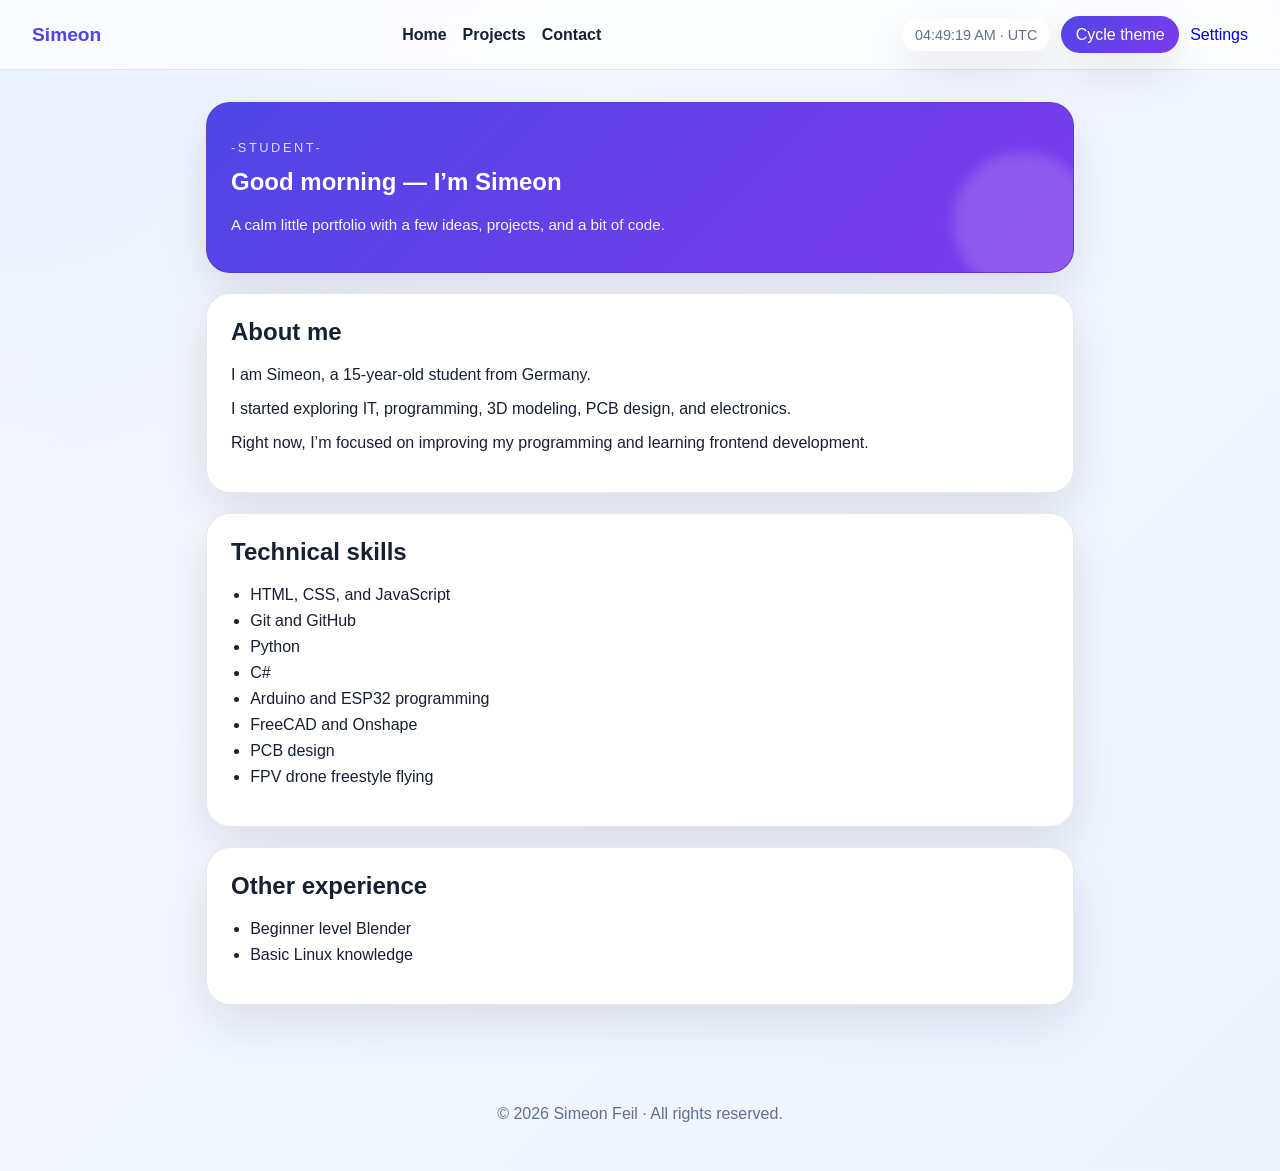
==== index.html @ af6487b6 "2" ====
<!DOCTYPE html>
<html lang="en">
  <head>
    <meta charset="UTF-8">
    <meta name="viewport" content="width=device-width, initial-scale=1.0">
    <title>Personal Website</title>
    <link rel="icon" href="logo.svg" type="image/svg+xml">
    <link rel="stylesheet" href="style.css">
  </head>

  <body>
    <nav class="top-nav">
      <a class="brand" href="index.html">Simeon</a>
      <div class="nav-links">
        <a href="index.html">Home</a>
        <a href="projects.html">Projects</a>
        <a href="contact.html">Contact</a>
      </div>
      <div class="nav-actions">
        <div class="clock" id="live-clock" aria-live="polite"></div>
        <button class="theme-toggle" id="quick-theme-toggle" type="button">Cycle theme</button>
        <a class="settings-toggle" id="settings-link" href="settings.html">Settings</a>
      </div>
    </nav>

    <main class="page">
      <section class="hero card">
        <p class="eyebrow">-Student-</p>
        <h1>Hi,I’m Simeon</h1>
        <p class="welcome-line">From Germany, learning new technology every day.</p>
      </section>

      <section class="card" id="about">
        <h2>About me</h2>
        <p>I am Simeon, a 15-year-old student from Germany.</p>
        <p>I started exploring IT, programming, 3D modeling, PCB design, and electronics.</p>
        <p>Right now, I’m focused on improving my programming and learning frontend development.</p>
      </section>

      <section class="card" id="skills">
        <h2>Technical skills</h2>
        <ul>
          <li>HTML, CSS, and JavaScript</li>
          <li>Git and GitHub</li>
          <li>Python</li>
          <li>C#</li>
          <li>Arduino and ESP32 programming</li>
          <li>FreeCAD and Onshape</li>
          <li>PCB design</li>
          <li>FPV drone freestyle flying</li>
        </ul>
      </section>

      <section class="card" id="experience">
        <h2>Other experience</h2>
        <ul>
          <li>Beginner level Blender</li>
          <li>Basic Linux knowledge</li>
        </ul>
      </section>
    </main>

    <footer>
      <p>© <span id="year"></span> Simeon Feil · All rights reserved.</p>
    </footer>

    <script src="JavaScript.js"></script>
  </body>
</html>
---- style.css ----
:root {
  color-scheme: light;
  --bg: #f7f8ff;
  --bg-accent: #e8f0ff;
  --surface: #ffffff;
  --surface-2: #edf4ff;
  --text: #172033;
  --muted: #61708f;
  --accent: #4f46e5;
  --accent-2: #7c3aed;
  --border: rgba(23, 32, 51, 0.1);
  --shadow: 0 20px 45px rgba(16, 24, 40, 0.1);
}

body.dark {
  color-scheme: dark;
  --bg: #07111f;
  --bg-accent: #13213a;
  --surface: #101a2b;
  --surface-2: #18263d;
  --text: #f3f6ff;
  --muted: #9fb0c8;
  --accent: #7c93ff;
  --accent-2: #9f7aea;
  --border: rgba(255, 255, 255, 0.08);
  --shadow: 0 24px 50px rgba(0, 0, 0, 0.35);
}

body.theme-sunset {
  --bg: #fff8f2;
  --bg-accent: #ffe8d6;
  --surface: #fffdfb;
  --surface-2: #ffe7d4;
  --text: #3d2a1f;
  --muted: #8a6751;
  --accent: #ff7a1a;
  --accent-2: #ff4d6d;
}

body.theme-forest {
  --bg: #f3fcf7;
  --bg-accent: #dff6e8;
  --surface: #ffffff;
  --surface-2: #dff7e5;
  --text: #173226;
  --muted: #5f7669;
  --accent: #0f766e;
  --accent-2: #16a34a;
}

body.theme-midnight {
  --bg: #050816;
  --bg-accent: #111a33;
  --surface: #0c1630;
  --surface-2: #17244d;
  --text: #eaf3ff;
  --muted: #98a4c0;
  --accent: #38bdf8;
  --accent-2: #818cf8;
}

body.white-mode {
  --bg: #ffffff;
  --bg-accent: #f5f7ff;
  --surface: #ffffff;
  --surface-2: #f2f5ff;
  --text: #111827;
  --muted: #5f6b7a;
  --accent: #4f46e5;
  --accent-2: #7c3aed;
  --border: rgba(17, 24, 39, 0.12);
  --shadow: 0 16px 38px rgba(15, 23, 42, 0.08);
}

* {
  box-sizing: border-box;
}

body {
  margin: 0;
  font-family: Arial, Helvetica, sans-serif;
  background: radial-gradient(circle at top left, var(--bg-accent), transparent 35%), linear-gradient(135deg, var(--bg), var(--surface-2));
  color: var(--text);
  min-height: 100vh;
  overflow-x: hidden;
  transition: background 0.3s ease, color 0.3s ease;
}

body::before {
  content: "";
  position: fixed;
  inset: 0;
  pointer-events: none;
  z-index: -2;
}

/* dark mode: subtle stars / vignette */
body.dark::before {
  background: radial-gradient(circle at 10% 10%, rgba(255,255,255,0.02), transparent 8%),
              radial-gradient(circle at 90% 80%, rgba(255,255,255,0.015), transparent 8%),
              linear-gradient(180deg, rgba(0,0,0,0.18), transparent 40%);
}

/* white mode: warm sun glow */
body.white-mode::before {
  background: radial-gradient(circle at 20% 20%, rgba(255,223,88,0.18), transparent 18%),
              radial-gradient(circle at 80% 20%, rgba(255,200,88,0.06), transparent 20%);
}

.top-nav {
  display: flex;
  justify-content: space-between;
  align-items: center;
  padding: 1rem 2rem;
  background: rgba(255, 255, 255, 0.72);
  backdrop-filter: blur(14px);
  border-bottom: 1px solid var(--border);
  position: sticky;
  top: 0;
  z-index: 10;
}

body.dark .top-nav {
  background: rgba(8, 15, 25, 0.8);
}

.brand {
  font-weight: 700;
  font-size: 1.2rem;
  text-decoration: none;
  color: var(--accent);
}

.nav-links {
  display: flex;
  gap: 1rem;
}

.nav-links a,
.social-link {
  text-decoration: none;
  color: var(--text);
  font-weight: 600;
}

.nav-links a:hover,
.social-link:hover {
  color: var(--accent);
}

.nav-actions {
  display: flex;
  align-items: center;
  gap: 0.7rem;
  flex-wrap: wrap;
}

.clock {
  padding: 0.5rem 0.8rem;
  border-radius: 999px;
  background: var(--surface);
  color: var(--muted);
  font-size: 0.9rem;
  box-shadow: var(--shadow);
}

button,
select,
input[type="checkbox"] {
  border: none;
  border-radius: 999px;
  padding: 0.6rem 0.9rem;
  cursor: pointer;
  font: inherit;
  box-shadow: var(--shadow);
  background: var(--surface);
  color: var(--text);
  transition: transform 0.2s ease, box-shadow 0.2s ease;
}

input[type="checkbox"] {
  padding: 0;
  width: 18px;
  height: 18px;
  accent-color: var(--accent);
}

button:hover {
  transform: translateY(-1px);
}

.theme-toggle {
  background: linear-gradient(135deg, var(--accent), var(--accent-2));
  color: white;
}

.settings-toggle {
  background: var(--surface);
  text-decoration: none;
  display: inline-flex;
  align-items: center;
}

.settings-card {
  max-width: 760px;
  margin: 2rem auto 0;
  padding: 1.5rem;
}

.settings-grid {
  display: grid;
  gap: 1rem;
  margin-top: 1rem;
}

.setting-row {
  display: flex;
  align-items: center;
  justify-content: space-between;
  gap: 0.7rem;
  padding: 0.9rem 1rem;
  border-radius: 16px;
  background: var(--surface-2);
}

.setting-actions {
  display: flex;
  align-items: center;
  gap: 0.8rem;
}

.night-mode-button {
  background: linear-gradient(135deg, #111827, #374151);
  color: white;
}

.page {
  max-width: 900px;
  margin: 0 auto;
  padding: 2rem 1rem 3rem;
}

.card {
  background: var(--surface);
  border: 1px solid var(--border);
  border-radius: 24px;
  padding: 1.5rem;
  margin-bottom: 1.25rem;
  box-shadow: var(--shadow);
  transition: transform 0.25s ease, box-shadow 0.25s ease;
}

.card:hover {
  transform: translateY(-3px);
  box-shadow: 0 24px 55px rgba(20, 33, 61, 0.16);
}

.card.reveal {
  opacity: 0;
  transform: translateY(20px);
}

.card.reveal.visible {
  opacity: 1;
  transform: translateY(0);
}

.hero {
  background: linear-gradient(135deg, var(--accent), var(--accent-2));
  color: white;
  position: relative;
  overflow: hidden;
}

.hero::after {
  content: "";
  position: absolute;
  inset: auto -20px -20px auto;
  width: 140px;
  height: 140px;
  border-radius: 50%;
  background: rgba(255,255,255,0.16);
  filter: blur(6px);
}

.eyebrow {
  text-transform: uppercase;
  letter-spacing: 0.2em;
  font-size: 0.8rem;
  opacity: 0.8;
}

.welcome-line {
  font-size: 0.95rem;
  margin-top: 0.5rem;
  opacity: 0.95;
}

h1, h2 {
  margin-top: 0;
}

ul {
  padding-left: 1.2rem;
}

li {
  margin-bottom: 0.5rem;
}

.project-grid {
  display: grid;
  grid-template-columns: repeat(2, minmax(0, 1fr));
  gap: 1.25rem;
}

.image-square-wrapper {
  margin-top: 1rem;
  width: 100%;
  max-width: 220px;
  aspect-ratio: 1 / 1;
  border-radius: 16px;
  overflow: hidden;
  display: grid;
  place-items: center;
  background: var(--surface-2);
}

.image-square-wrapper img {
  width: 100%;
  height: 100%;
  object-fit: cover;
}

.contact-intro {
  margin-bottom: 1.25rem;
}

.contact-grid {
  display: grid;
  grid-template-columns: repeat(2, minmax(0, 1fr));
  gap: 1rem;
}

.contact-card-item {
  background: var(--surface-2);
  border-radius: 18px;
  padding: 1rem;
}

.contact-link {
  display: inline-block;
  margin-top: 0.5rem;
  color: var(--accent);
  font-weight: 600;
  text-decoration: none;
}

.contact-note {
  margin-top: 1rem;
  color: var(--muted);
}

.social-links {
  display: flex;
  flex-wrap: wrap;
  gap: 0.75rem;
  margin: 0.75rem 0 0;
}

.social-link {
  display: inline-flex;
  align-items: center;
  gap: 0.5rem;
  padding: 0.65rem 0.9rem;
  border-radius: 999px;
  background: var(--surface);
  border: 1px solid var(--border);
}

.social-icon {
  display: inline-flex;
  align-items: center;
  justify-content: center;
}

.social-icon svg {
  width: 18px;
  height: 18px;
  fill: currentColor;
}

.sparkle {
  position: fixed;
  width: 8px;
  height: 8px;
  border-radius: 50%;
  background: var(--accent);
  opacity: 0;
  pointer-events: none;
  z-index: 0;
  animation: sparkle-fall 5s linear infinite;
  transition: opacity 0.25s ease;
}

/* only visible in dark mode */
body.dark .sparkle {
  opacity: 0.9;
}

@keyframes sparkle-fall {
  0% {
    transform: translate3d(0, 0, 0) scale(0.5);
    opacity: 0;
  }
  20% {
    opacity: 0.8;
  }
  100% {
    transform: translate3d(0, 120px, 0) scale(1.3);
    opacity: 0;
  }
}

.email {
  color: var(--muted);
}

footer {
  text-align: center;
  padding: 1rem 0 2rem;
  color: var(--muted);
}

@media (max-width: 700px) {
  .top-nav {
    flex-wrap: wrap;
    gap: 0.75rem;
  }

  .nav-actions {
    width: 100%;
    justify-content: flex-start;
  }

  .project-grid,
  .contact-grid {
    grid-template-columns: 1fr;
  }
}
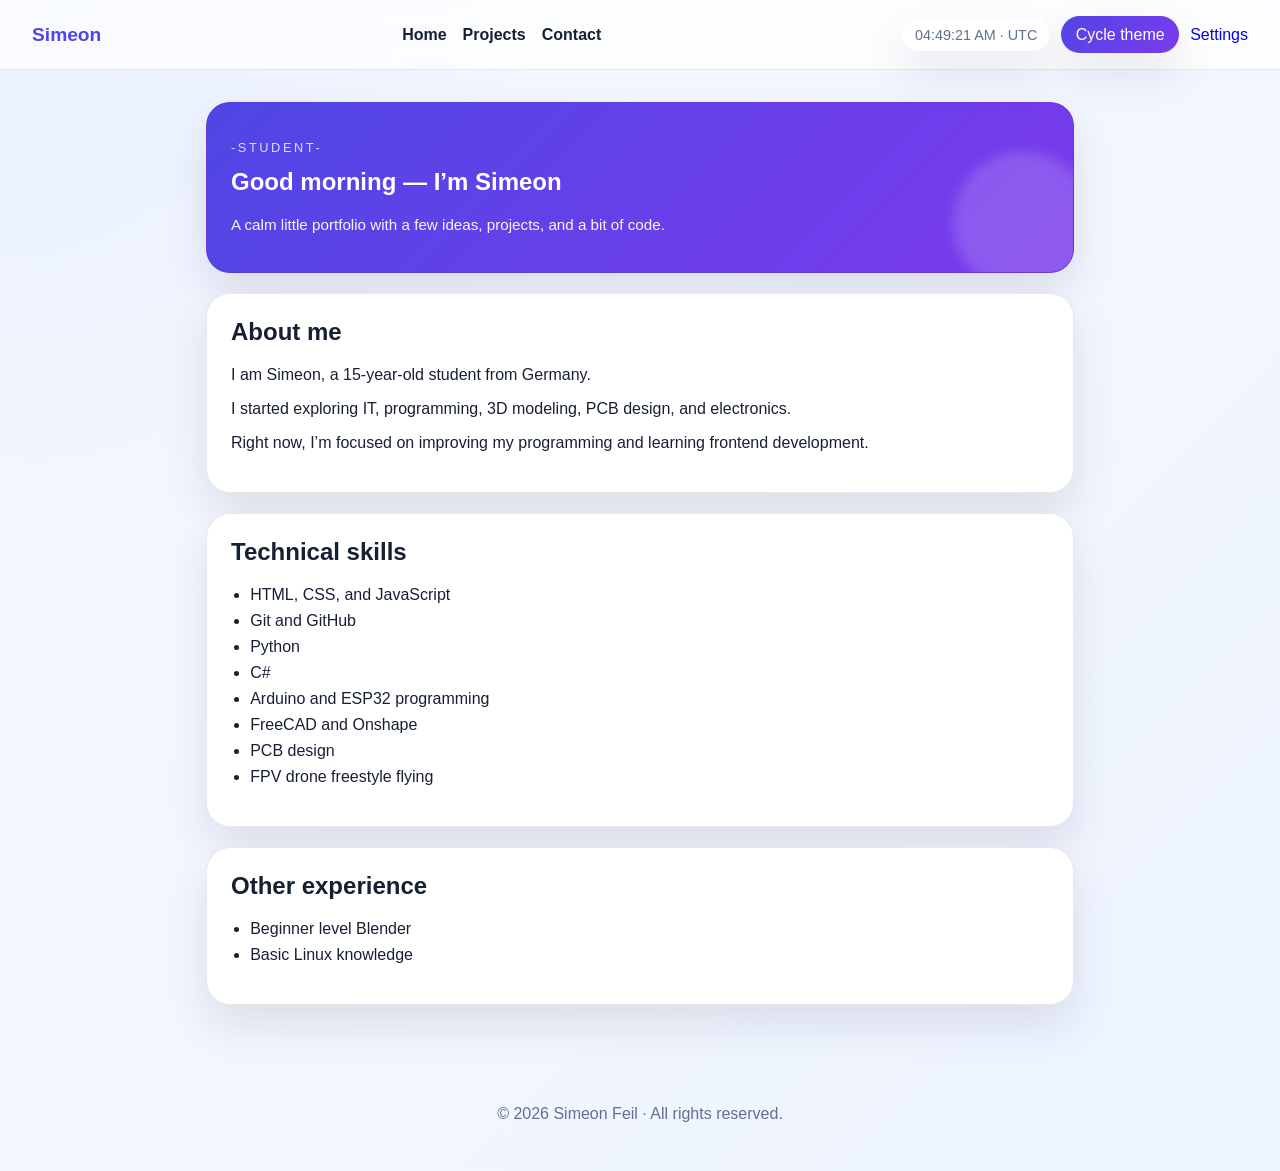
==== commit 9a503bf8: "1" ====
--- a/index.html
+++ b/index.html
@@ -26,7 +26,7 @@
     <main class="page">
       <section class="hero card">
         <p class="eyebrow">-Student-</p>
-        <h1>Hi,I’m Simeon</h1>
+        <h1>Hi,Im Simeon</h1>
         <p class="welcome-line">From Germany, learning new technology every day.</p>
       </section>
 
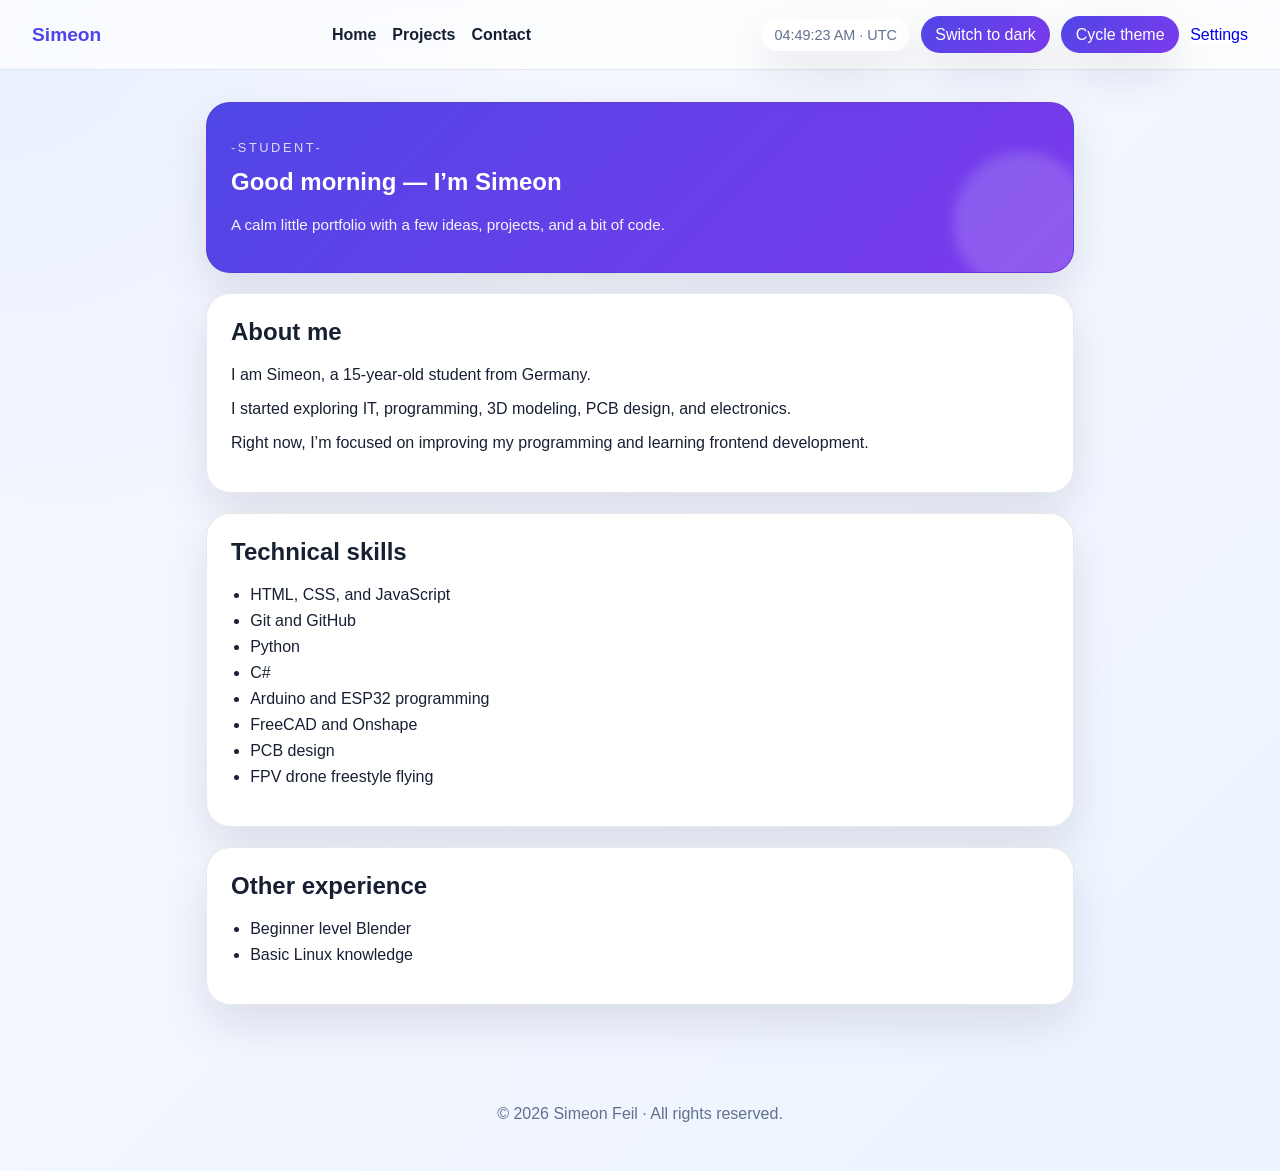
==== commit 848459bf: "1" ====
--- a/index.html
+++ b/index.html
@@ -18,6 +18,7 @@
       </div>
       <div class="nav-actions">
         <div class="clock" id="live-clock" aria-live="polite"></div>
+        <button class="theme-toggle" id="theme-toggle" type="button">Switch to dark</button>
         <button class="theme-toggle" id="quick-theme-toggle" type="button">Cycle theme</button>
         <a class="settings-toggle" id="settings-link" href="settings.html">Settings</a>
       </div>
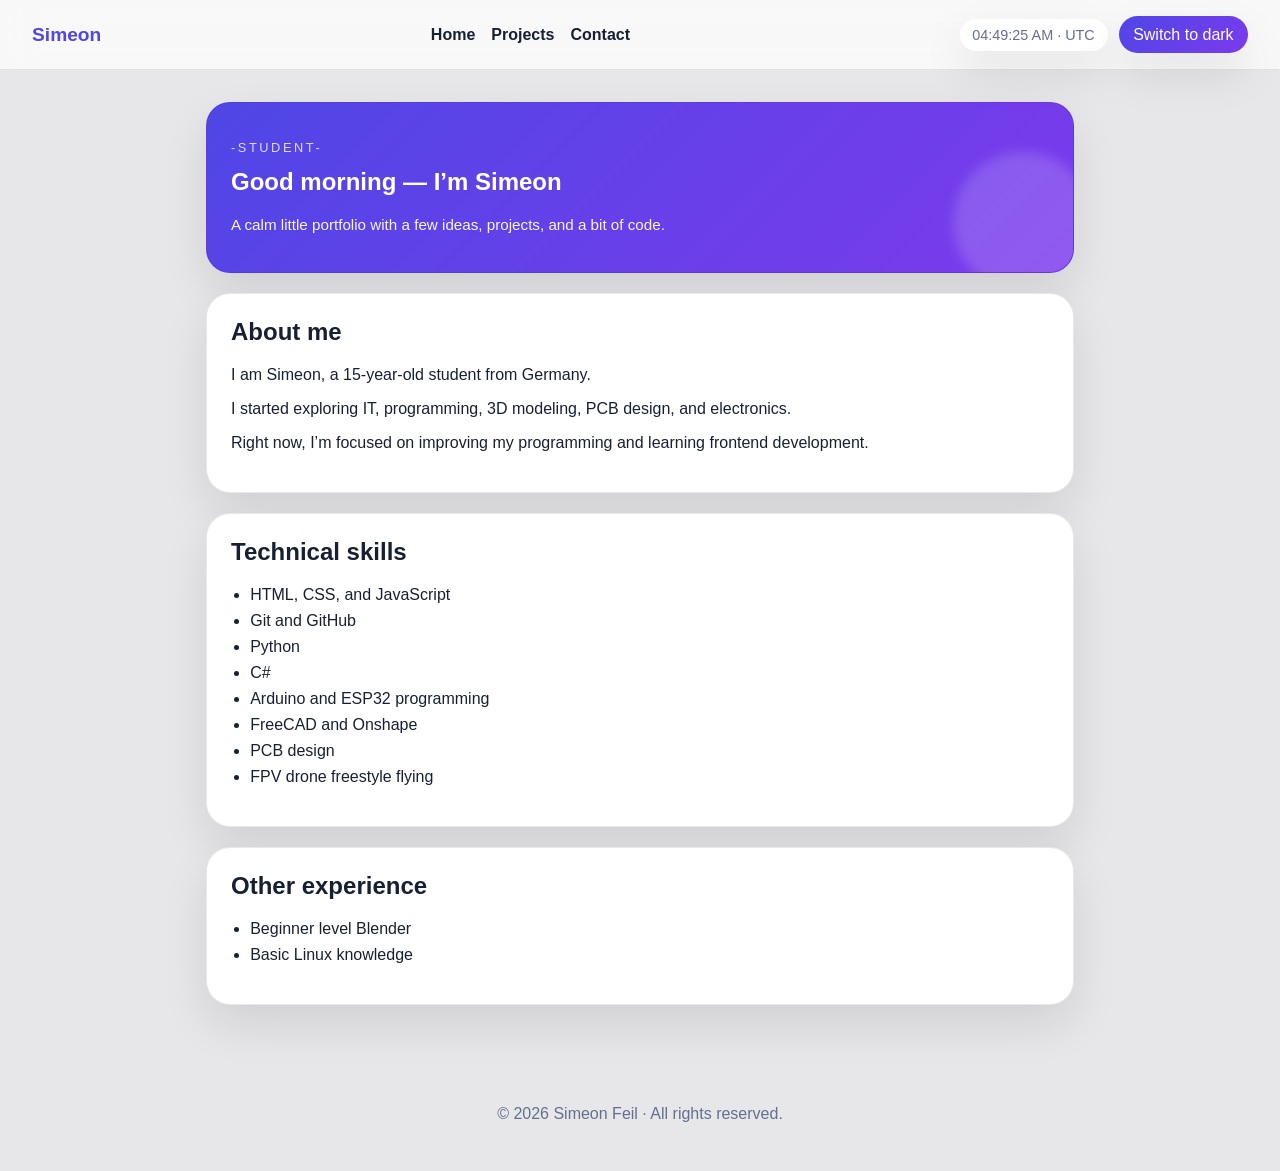
==== commit 16652665: "1" ====
--- a/index.html
+++ b/index.html
@@ -19,8 +19,6 @@
       <div class="nav-actions">
         <div class="clock" id="live-clock" aria-live="polite"></div>
         <button class="theme-toggle" id="theme-toggle" type="button">Switch to dark</button>
-        <button class="theme-toggle" id="quick-theme-toggle" type="button">Cycle theme</button>
-        <a class="settings-toggle" id="settings-link" href="settings.html">Settings</a>
       </div>
     </nav>
 
--- a/style.css
+++ b/style.css
@@ -79,32 +79,11 @@
 body {
   margin: 0;
   font-family: Arial, Helvetica, sans-serif;
-  background: radial-gradient(circle at top left, var(--bg-accent), transparent 35%), linear-gradient(135deg, var(--bg), var(--surface-2));
+  background: #e7e7e9;
   color: var(--text);
   min-height: 100vh;
   overflow-x: hidden;
   transition: background 0.3s ease, color 0.3s ease;
-}
-
-body::before {
-  content: "";
-  position: fixed;
-  inset: 0;
-  pointer-events: none;
-  z-index: -2;
-}
-
-/* dark mode: subtle stars / vignette */
-body.dark::before {
-  background: radial-gradient(circle at 10% 10%, rgba(255,255,255,0.02), transparent 8%),
-              radial-gradient(circle at 90% 80%, rgba(255,255,255,0.015), transparent 8%),
-              linear-gradient(180deg, rgba(0,0,0,0.18), transparent 40%);
-}
-
-/* white mode: warm sun glow */
-body.white-mode::before {
-  background: radial-gradient(circle at 20% 20%, rgba(255,223,88,0.18), transparent 18%),
-              radial-gradient(circle at 80% 20%, rgba(255,200,88,0.06), transparent 20%);
 }
 
 .top-nav {
@@ -390,38 +369,6 @@
   fill: currentColor;
 }
 
-.sparkle {
-  position: fixed;
-  width: 8px;
-  height: 8px;
-  border-radius: 50%;
-  background: var(--accent);
-  opacity: 0;
-  pointer-events: none;
-  z-index: 0;
-  animation: sparkle-fall 5s linear infinite;
-  transition: opacity 0.25s ease;
-}
-
-/* only visible in dark mode */
-body.dark .sparkle {
-  opacity: 0.9;
-}
-
-@keyframes sparkle-fall {
-  0% {
-    transform: translate3d(0, 0, 0) scale(0.5);
-    opacity: 0;
-  }
-  20% {
-    opacity: 0.8;
-  }
-  100% {
-    transform: translate3d(0, 120px, 0) scale(1.3);
-    opacity: 0;
-  }
-}
-
 .email {
   color: var(--muted);
 }
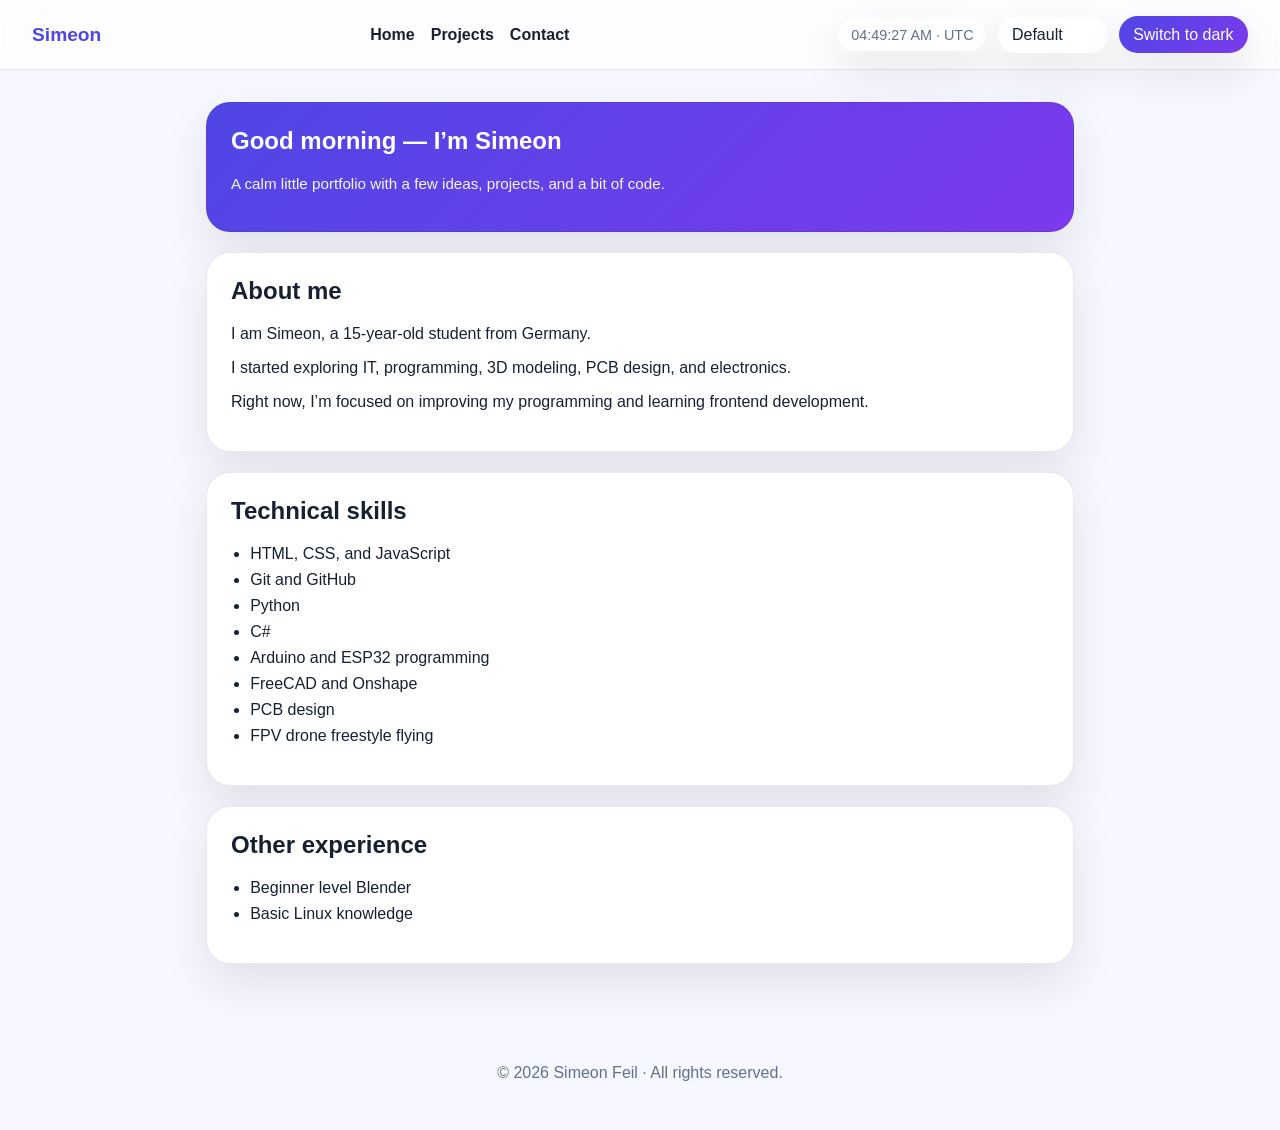
==== commit 09c54ce9: "1" ====
--- a/index.html
+++ b/index.html
@@ -18,13 +18,18 @@
       </div>
       <div class="nav-actions">
         <div class="clock" id="live-clock" aria-live="polite"></div>
+        <select class="theme-select" data-theme-select aria-label="Choose color theme">
+          <option value="default">Default</option>
+          <option value="sunset">Sunset</option>
+          <option value="forest">Forest</option>
+          <option value="midnight">Midnight</option>
+        </select>
         <button class="theme-toggle" id="theme-toggle" type="button">Switch to dark</button>
       </div>
     </nav>
 
     <main class="page">
       <section class="hero card">
-        <p class="eyebrow">-Student-</p>
         <h1>Hi,Im Simeon</h1>
         <p class="welcome-line">From Germany, learning new technology every day.</p>
       </section>
--- a/style.css
+++ b/style.css
@@ -79,7 +79,7 @@
 body {
   margin: 0;
   font-family: Arial, Helvetica, sans-serif;
-  background: #e7e7e9;
+  background: var(--bg);
   color: var(--text);
   min-height: 100vh;
   overflow-x: hidden;
@@ -154,7 +154,7 @@
   box-shadow: var(--shadow);
   background: var(--surface);
   color: var(--text);
-  transition: transform 0.2s ease, box-shadow 0.2s ease;
+  transition: transform 0.2s ease, box-shadow 0.2s ease, background-color 0.2s ease, color 0.2s ease;
 }
 
 input[type="checkbox"] {
@@ -164,8 +164,30 @@
   accent-color: var(--accent);
 }
 
-button:hover {
-  transform: translateY(-1px);
+button:hover,
+select:hover {
+  transform: translateY(-2px);
+  box-shadow: 0 10px 22px rgba(15, 23, 42, 0.14);
+}
+
+.nav-links a,
+.social-link,
+.contact-link,
+.settings-toggle {
+  transition: color 0.2s ease, transform 0.2s ease, box-shadow 0.2s ease;
+}
+
+.nav-links a:hover,
+.social-link:hover,
+.contact-link:hover,
+.settings-toggle:hover {
+  transform: translateY(-2px);
+  color: var(--accent);
+}
+
+.theme-select {
+  min-width: 110px;
+  appearance: none;
 }
 
 .theme-toggle {
@@ -249,17 +271,6 @@
   color: white;
   position: relative;
   overflow: hidden;
-}
-
-.hero::after {
-  content: "";
-  position: absolute;
-  inset: auto -20px -20px auto;
-  width: 140px;
-  height: 140px;
-  border-radius: 50%;
-  background: rgba(255,255,255,0.16);
-  filter: blur(6px);
 }
 
 .eyebrow {
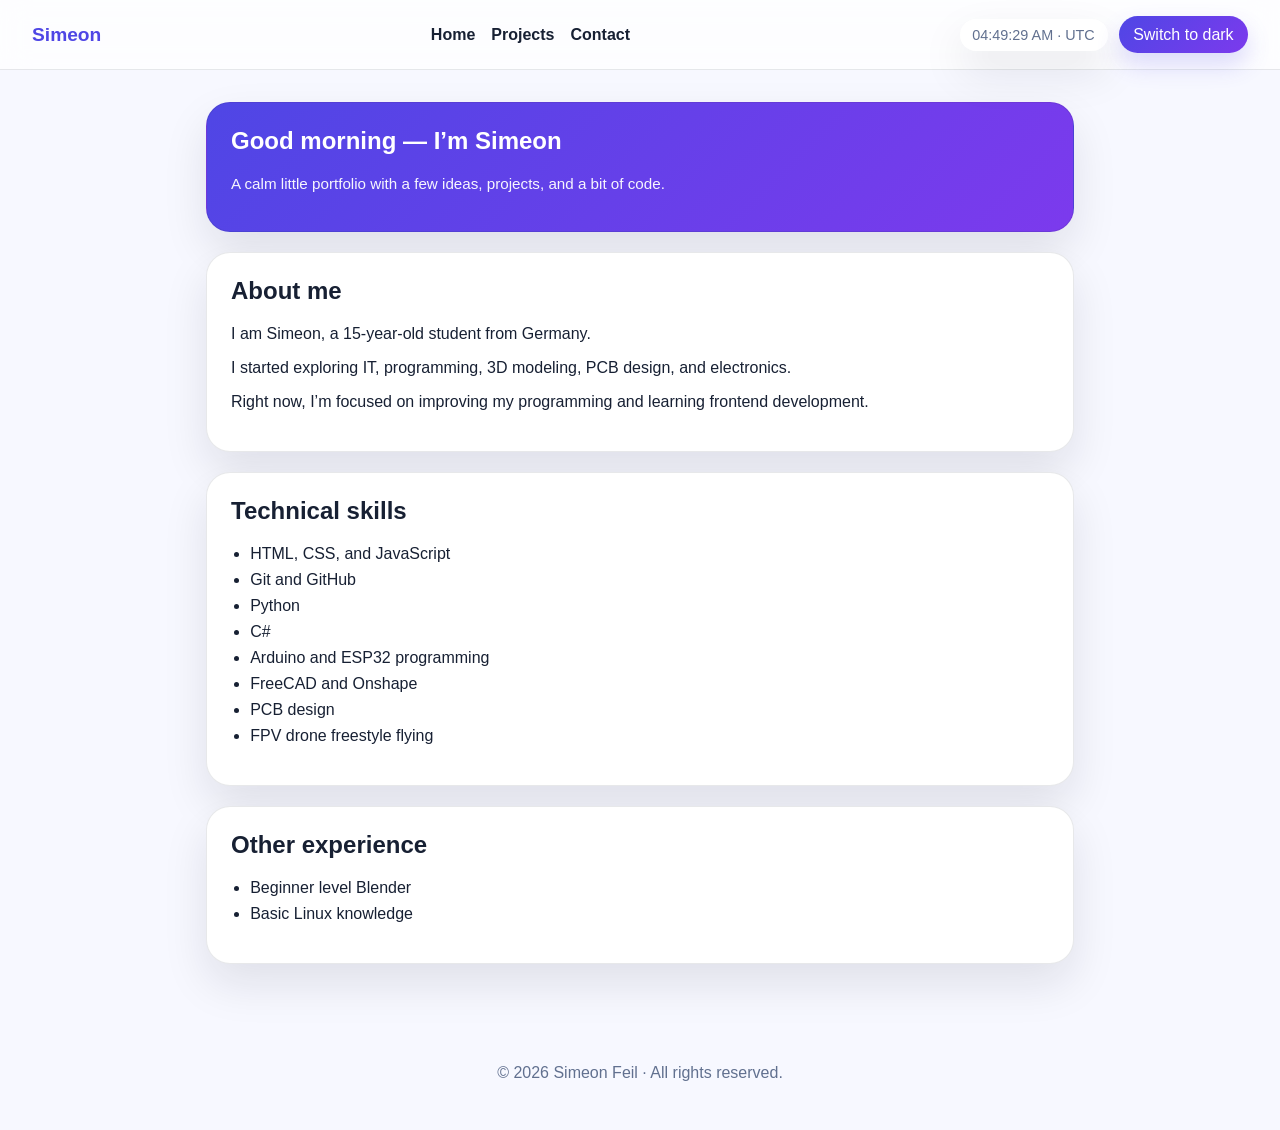
==== commit e22eef06: "1" ====
--- a/index.html
+++ b/index.html
@@ -18,13 +18,7 @@
       </div>
       <div class="nav-actions">
         <div class="clock" id="live-clock" aria-live="polite"></div>
-        <select class="theme-select" data-theme-select aria-label="Choose color theme">
-          <option value="default">Default</option>
-          <option value="sunset">Sunset</option>
-          <option value="forest">Forest</option>
-          <option value="midnight">Midnight</option>
-        </select>
-        <button class="theme-toggle" id="theme-toggle" type="button">Switch to dark</button>
+        <button class="theme-toggle" id="theme-toggle" data-theme-toggle type="button">Switch to dark</button>
       </div>
     </nav>
 
--- a/style.css
+++ b/style.css
@@ -26,52 +26,6 @@
   --shadow: 0 24px 50px rgba(0, 0, 0, 0.35);
 }
 
-body.theme-sunset {
-  --bg: #fff8f2;
-  --bg-accent: #ffe8d6;
-  --surface: #fffdfb;
-  --surface-2: #ffe7d4;
-  --text: #3d2a1f;
-  --muted: #8a6751;
-  --accent: #ff7a1a;
-  --accent-2: #ff4d6d;
-}
-
-body.theme-forest {
-  --bg: #f3fcf7;
-  --bg-accent: #dff6e8;
-  --surface: #ffffff;
-  --surface-2: #dff7e5;
-  --text: #173226;
-  --muted: #5f7669;
-  --accent: #0f766e;
-  --accent-2: #16a34a;
-}
-
-body.theme-midnight {
-  --bg: #050816;
-  --bg-accent: #111a33;
-  --surface: #0c1630;
-  --surface-2: #17244d;
-  --text: #eaf3ff;
-  --muted: #98a4c0;
-  --accent: #38bdf8;
-  --accent-2: #818cf8;
-}
-
-body.white-mode {
-  --bg: #ffffff;
-  --bg-accent: #f5f7ff;
-  --surface: #ffffff;
-  --surface-2: #f2f5ff;
-  --text: #111827;
-  --muted: #5f6b7a;
-  --accent: #4f46e5;
-  --accent-2: #7c3aed;
-  --border: rgba(17, 24, 39, 0.12);
-  --shadow: 0 16px 38px rgba(15, 23, 42, 0.08);
-}
-
 * {
   box-sizing: border-box;
 }
@@ -83,7 +37,43 @@
   color: var(--text);
   min-height: 100vh;
   overflow-x: hidden;
-  transition: background 0.3s ease, color 0.3s ease;
+  transition: background 0.35s ease, color 0.35s ease;
+  position: relative;
+  isolation: isolate;
+}
+
+body::before {
+  content: "";
+  position: fixed;
+  inset: 0;
+  background: radial-gradient(circle at top right, rgba(255, 255, 255, 0.28), transparent 45%);
+  opacity: 0;
+  pointer-events: none;
+  z-index: -1;
+  transition: opacity 0.45s ease;
+}
+
+body.dark::before {
+  background: radial-gradient(circle at top right, rgba(124, 147, 255, 0.28), transparent 44%);
+}
+
+body.theme-transition::before {
+  animation: themeSweep 0.7s ease;
+}
+
+@keyframes themeSweep {
+  0% {
+    opacity: 0;
+    transform: scale(0.92);
+  }
+  40% {
+    opacity: 1;
+    transform: scale(1.03);
+  }
+  100% {
+    opacity: 0;
+    transform: scale(1.08);
+  }
 }
 
 .top-nav {
@@ -165,9 +155,15 @@
 }
 
 button:hover,
-select:hover {
-  transform: translateY(-2px);
-  box-shadow: 0 10px 22px rgba(15, 23, 42, 0.14);
+select:hover,
+button:focus-visible,
+select:focus-visible {
+  transform: translateY(-3px) scale(1.02);
+  box-shadow: 0 14px 30px rgba(15, 23, 42, 0.16);
+}
+
+button:active {
+  transform: translateY(0) scale(0.98);
 }
 
 .nav-links a,
@@ -185,14 +181,15 @@
   color: var(--accent);
 }
 
-.theme-select {
-  min-width: 110px;
-  appearance: none;
-}
-
 .theme-toggle {
   background: linear-gradient(135deg, var(--accent), var(--accent-2));
   color: white;
+  min-width: 118px;
+  box-shadow: 0 12px 24px rgba(79, 70, 229, 0.2);
+}
+
+.theme-toggle:hover {
+  transform: translateY(-3px) scale(1.02);
 }
 
 .settings-toggle {
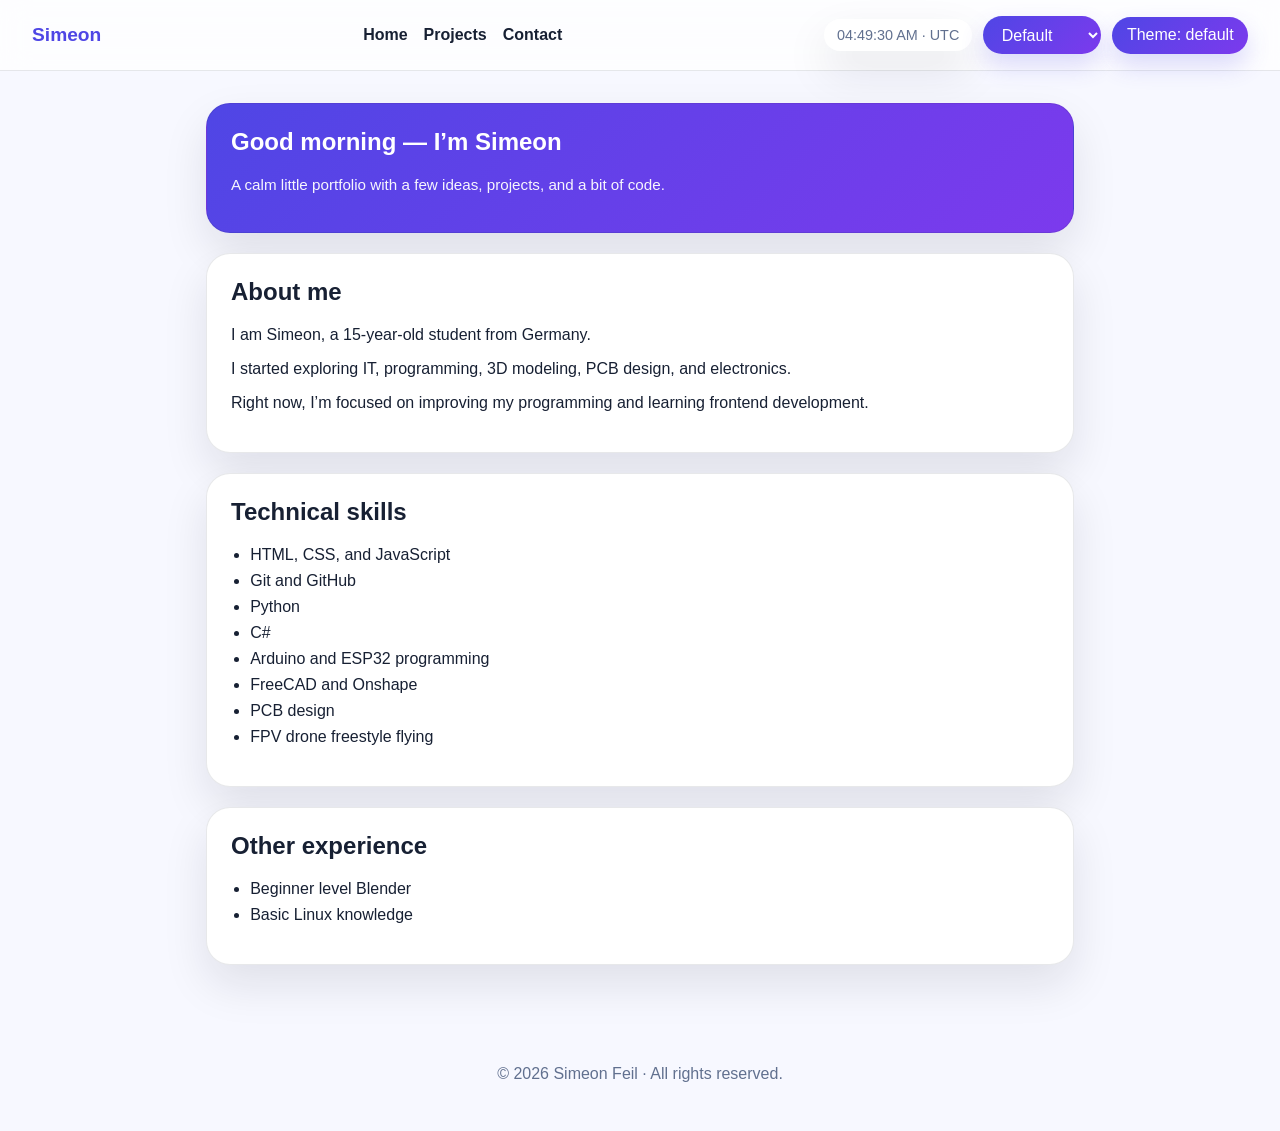
==== commit 7a51aa09: "1" ====
--- a/index.html
+++ b/index.html
@@ -18,7 +18,14 @@
       </div>
       <div class="nav-actions">
         <div class="clock" id="live-clock" aria-live="polite"></div>
-        <button class="theme-toggle" id="theme-toggle" data-theme-toggle type="button">Switch to dark</button>
+        <select class="theme-toggle" data-theme-select aria-label="Choose theme">
+          <option value="default">Default</option>
+          <option value="white">White</option>
+          <option value="green">Green</option>
+          <option value="yellow">Yellow</option>
+          <option value="black">Black</option>
+        </select>
+        <button class="theme-toggle" id="theme-toggle" data-theme-toggle type="button">Theme: default</button>
       </div>
     </nav>
 
--- a/style.css
+++ b/style.css
@@ -12,16 +12,72 @@
   --shadow: 0 20px 45px rgba(16, 24, 40, 0.1);
 }
 
-body.dark {
+body.theme-default {
+  color-scheme: light;
+  --bg: #f7f8ff;
+  --bg-accent: #e8f0ff;
+  --surface: #ffffff;
+  --surface-2: #edf4ff;
+  --text: #172033;
+  --muted: #61708f;
+  --accent: #4f46e5;
+  --accent-2: #7c3aed;
+  --border: rgba(23, 32, 51, 0.1);
+  --shadow: 0 20px 45px rgba(16, 24, 40, 0.1);
+}
+
+body.theme-white {
+  color-scheme: light;
+  --bg: #ffffff;
+  --bg-accent: #f5f7ff;
+  --surface: #ffffff;
+  --surface-2: #f2f5ff;
+  --text: #111827;
+  --muted: #5f6b7a;
+  --accent: #4f46e5;
+  --accent-2: #7c3aed;
+  --border: rgba(17, 24, 39, 0.12);
+  --shadow: 0 16px 38px rgba(15, 23, 42, 0.08);
+}
+
+body.theme-green {
+  color-scheme: light;
+  --bg: #f3fcf7;
+  --bg-accent: #dff6e8;
+  --surface: #ffffff;
+  --surface-2: #dff7e5;
+  --text: #173226;
+  --muted: #5f7669;
+  --accent: #0f766e;
+  --accent-2: #16a34a;
+  --border: rgba(23, 50, 38, 0.12);
+  --shadow: 0 18px 42px rgba(15, 23, 42, 0.08);
+}
+
+body.theme-yellow {
+  color-scheme: light;
+  --bg: #fff9e8;
+  --bg-accent: #fff3cf;
+  --surface: #fffdf8;
+  --surface-2: #fef2c7;
+  --text: #3f2e10;
+  --muted: #8a6c31;
+  --accent: #d97706;
+  --accent-2: #f59e0b;
+  --border: rgba(63, 46, 16, 0.12);
+  --shadow: 0 18px 42px rgba(120, 53, 15, 0.1);
+}
+
+body.theme-black {
   color-scheme: dark;
-  --bg: #07111f;
-  --bg-accent: #13213a;
-  --surface: #101a2b;
-  --surface-2: #18263d;
-  --text: #f3f6ff;
-  --muted: #9fb0c8;
-  --accent: #7c93ff;
-  --accent-2: #9f7aea;
+  --bg: #050816;
+  --bg-accent: #111a33;
+  --surface: #0c1630;
+  --surface-2: #17244d;
+  --text: #eaf3ff;
+  --muted: #98a4c0;
+  --accent: #38bdf8;
+  --accent-2: #818cf8;
   --border: rgba(255, 255, 255, 0.08);
   --shadow: 0 24px 50px rgba(0, 0, 0, 0.35);
 }
@@ -53,7 +109,7 @@
   transition: opacity 0.45s ease;
 }
 
-body.dark::before {
+body.theme-black::before {
   background: radial-gradient(circle at top right, rgba(124, 147, 255, 0.28), transparent 44%);
 }
 
@@ -89,7 +145,7 @@
   z-index: 10;
 }
 
-body.dark .top-nav {
+body.theme-black .top-nav {
   background: rgba(8, 15, 25, 0.8);
 }
 
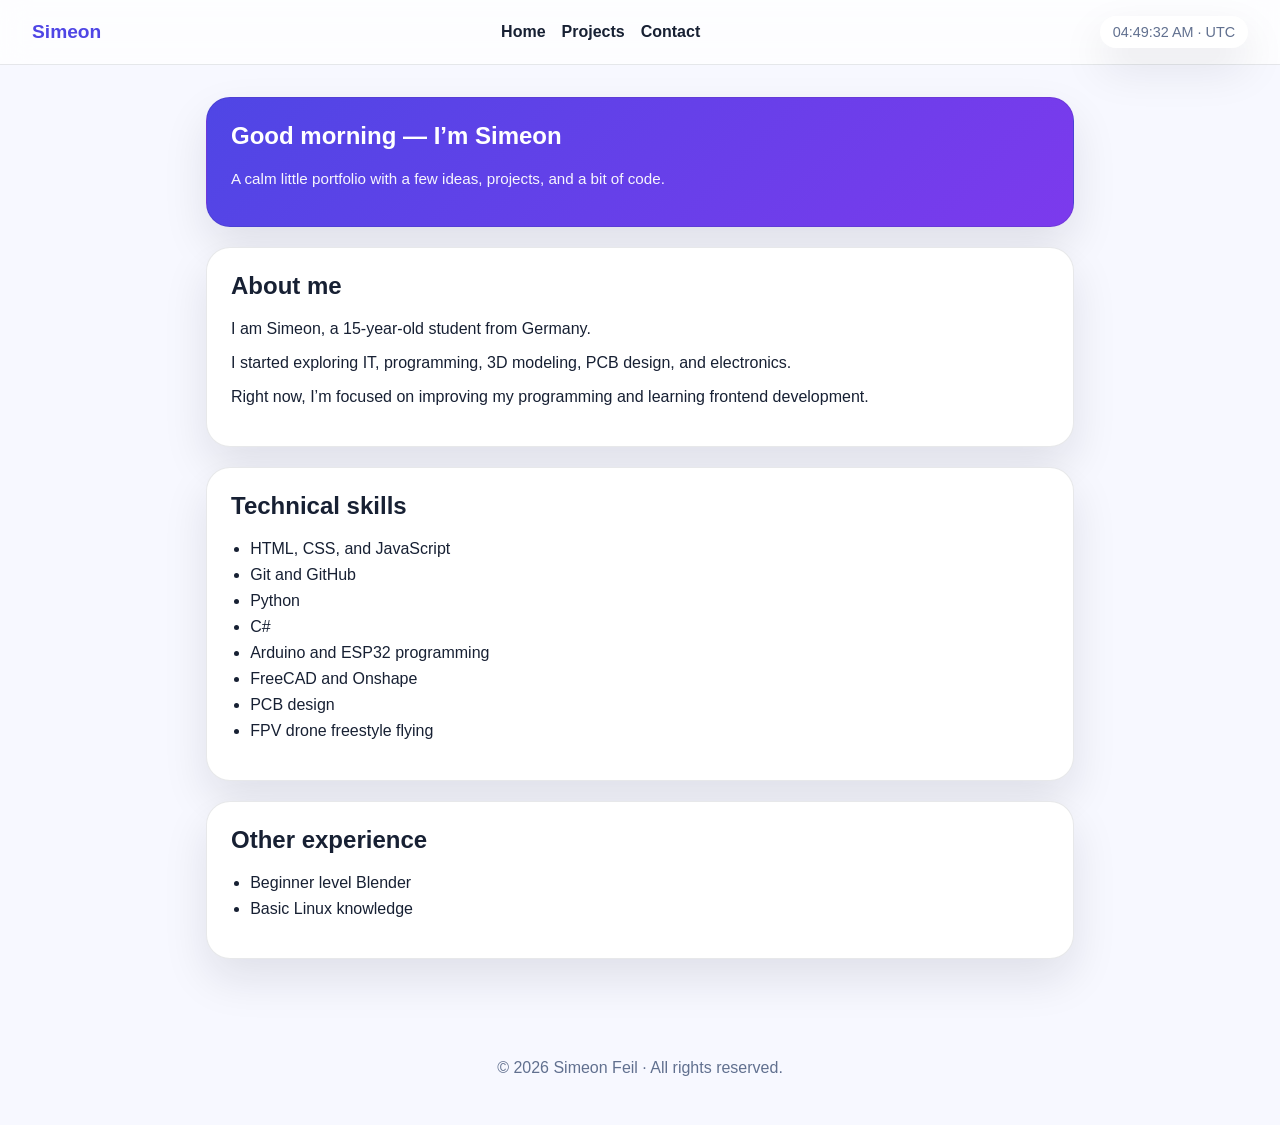
==== commit d4315b91: "1" ====
--- a/index.html
+++ b/index.html
@@ -18,14 +18,6 @@
       </div>
       <div class="nav-actions">
         <div class="clock" id="live-clock" aria-live="polite"></div>
-        <select class="theme-toggle" data-theme-select aria-label="Choose theme">
-          <option value="default">Default</option>
-          <option value="white">White</option>
-          <option value="green">Green</option>
-          <option value="yellow">Yellow</option>
-          <option value="black">Black</option>
-        </select>
-        <button class="theme-toggle" id="theme-toggle" data-theme-toggle type="button">Theme: default</button>
       </div>
     </nav>
 
--- a/style.css
+++ b/style.css
@@ -192,7 +192,7 @@
 button,
 select,
 input[type="checkbox"] {
-  border: none;
+  border: 1px solid var(--border);
   border-radius: 999px;
   padding: 0.6rem 0.9rem;
   cursor: pointer;
@@ -242,6 +242,16 @@
   color: white;
   min-width: 118px;
   box-shadow: 0 12px 24px rgba(79, 70, 229, 0.2);
+  border-color: transparent;
+}
+
+select.theme-toggle {
+  appearance: none;
+  background-image: linear-gradient(45deg, transparent 50%, white 50%), linear-gradient(135deg, white 50%, transparent 50%);
+  background-position: calc(100% - 18px) calc(50% - 2px), calc(100% - 12px) calc(50% - 2px);
+  background-size: 6px 6px, 6px 6px;
+  background-repeat: no-repeat;
+  padding-right: 2.2rem;
 }
 
 .theme-toggle:hover {
